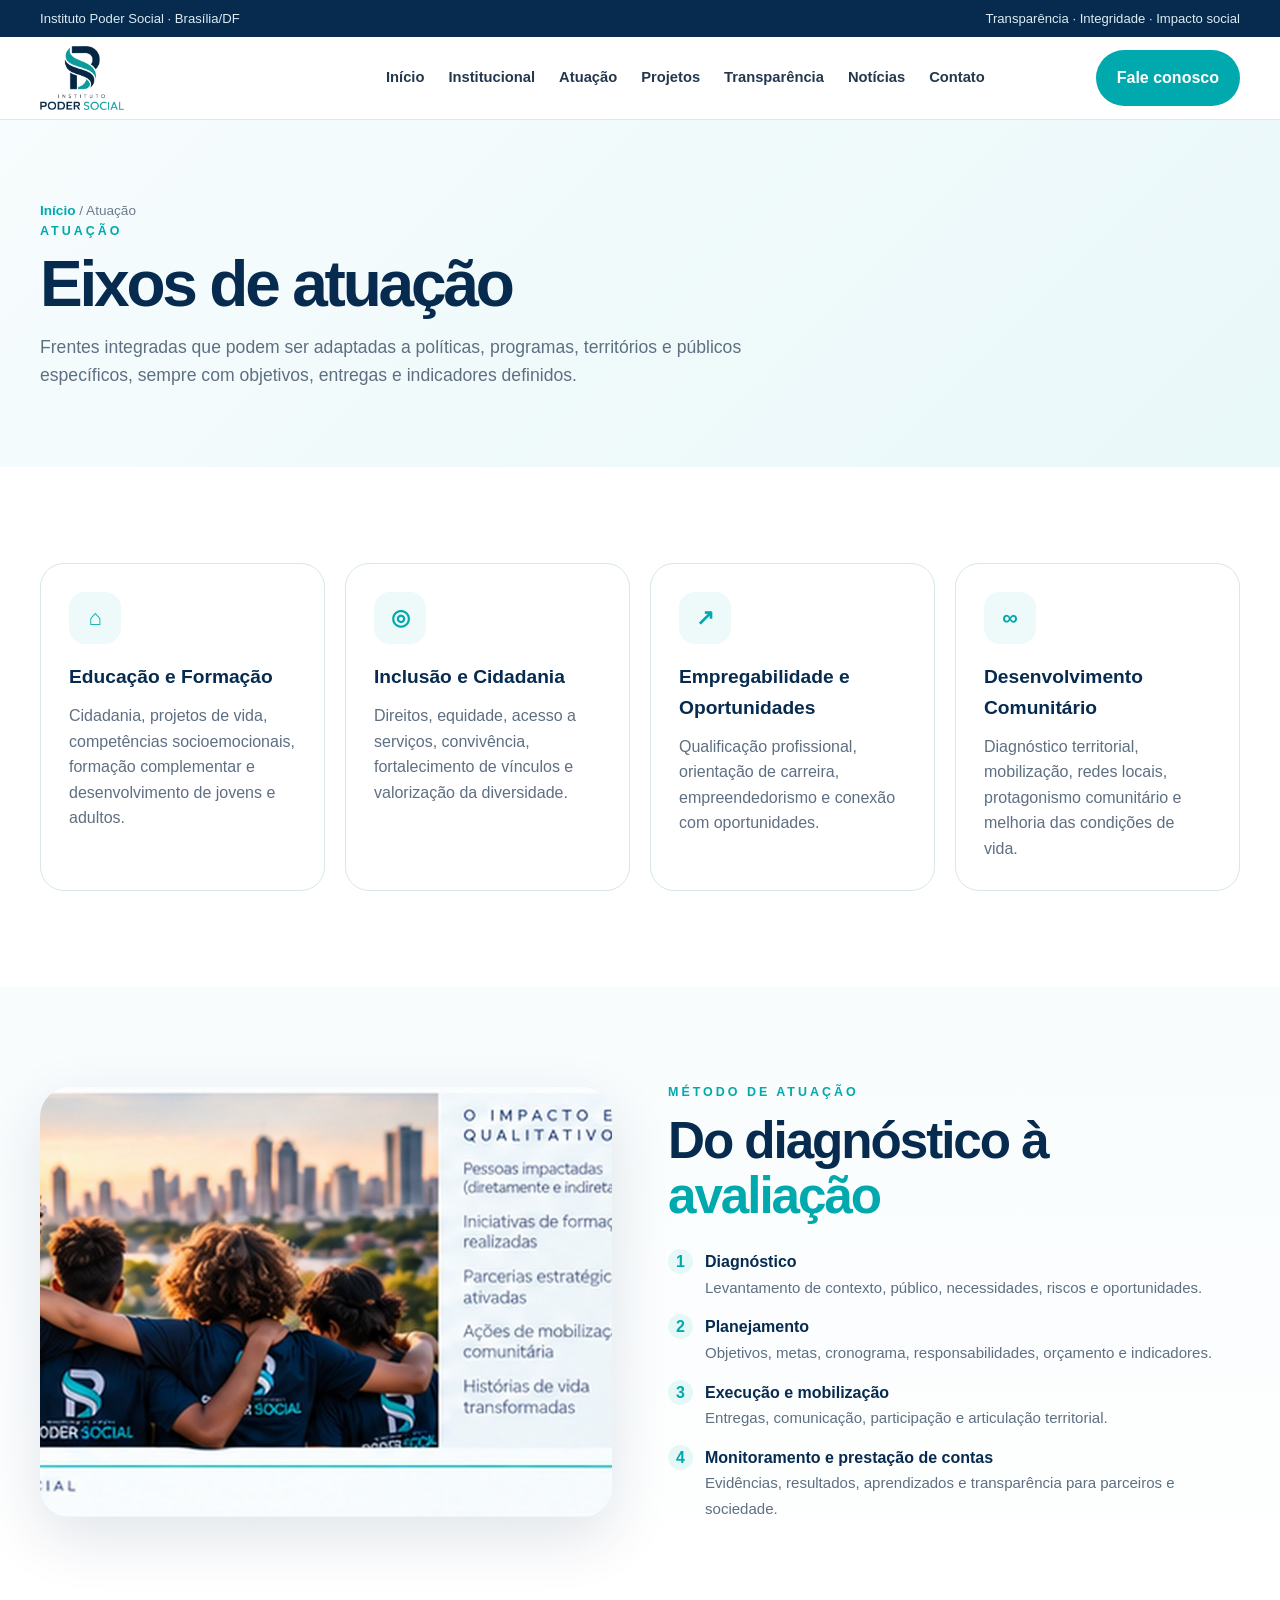
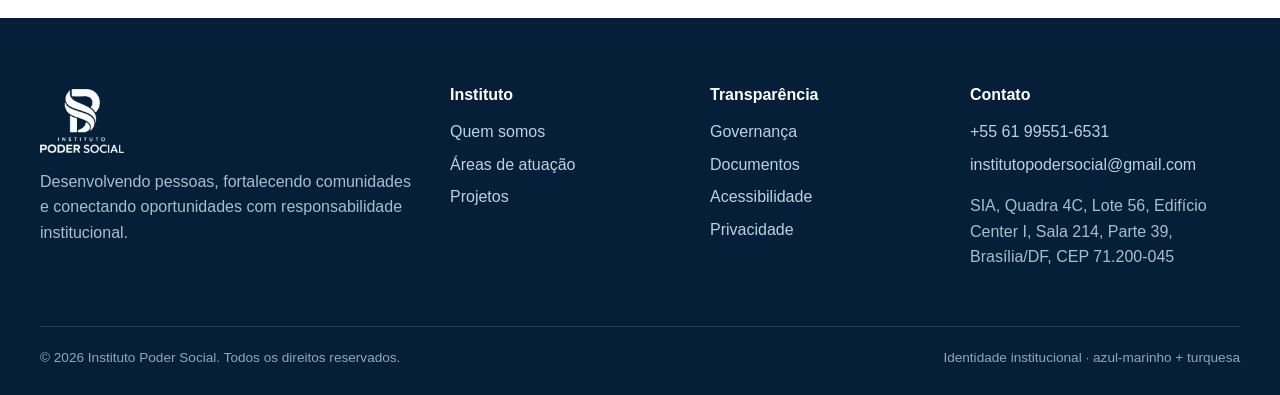
==== atuacao.html @ 304037d6 "Add files via upload" ====
<!doctype html><html lang="pt-BR"><head><meta charset="utf-8"><meta name="viewport" content="width=device-width,initial-scale=1"><meta name="description" content="Instituto Poder Social"><meta name="theme-color" content="#062b4f"><title>Atuação | Instituto Poder Social</title><link rel="stylesheet" href="assets/css/styles.css"></head><body><a class="skip-link" href="#conteudo">Ir para o conteúdo</a>
<div class="topbar"><div class="container"><span>Instituto Poder Social · Brasília/DF</span><span>Transparência · Integridade · Impacto social</span></div></div>
<header class="site-header"><div class="container nav"><a class="brand" href="index.html" aria-label="Instituto Poder Social - início"><img src="assets/img/logo.png" alt="Instituto Poder Social"></a><button class="menu-toggle" aria-label="Abrir menu" aria-expanded="false">☰</button><nav class="menu" aria-label="Navegação principal"><a href="index.html">Início</a><a href="institucional.html">Institucional</a><a href="atuacao.html">Atuação</a><a href="projetos.html">Projetos</a><a href="transparencia.html">Transparência</a><a href="noticias.html">Notícias</a><a href="contato.html">Contato</a></nav><a class="btn primary" href="contato.html">Fale conosco</a></div></header><main id="conteudo"><section class="page-hero"><div class="container"><div class="breadcrumbs"><a href="index.html">Início</a> / Atuação</div><div class="eyebrow">Atuação</div><h1>Eixos de atuação</h1><p>Frentes integradas que podem ser adaptadas a políticas, programas, territórios e públicos específicos, sempre com objetivos, entregas e indicadores definidos.</p></div></section><section class="section"><div class="container grid-4"><div class="card"><div class="icon">⌂</div><h3>Educação e Formação</h3><p>Cidadania, projetos de vida, competências socioemocionais, formação complementar e desenvolvimento de jovens e adultos.</p></div><div class="card"><div class="icon">◎</div><h3>Inclusão e Cidadania</h3><p>Direitos, equidade, acesso a serviços, convivência, fortalecimento de vínculos e valorização da diversidade.</p></div><div class="card"><div class="icon">↗</div><h3>Empregabilidade e Oportunidades</h3><p>Qualificação profissional, orientação de carreira, empreendedorismo e conexão com oportunidades.</p></div><div class="card"><div class="icon">∞</div><h3>Desenvolvimento Comunitário</h3><p>Diagnóstico territorial, mobilização, redes locais, protagonismo comunitário e melhoria das condições de vida.</p></div></div></section><section class="section alt"><div class="container feature"><div class="feature-media"><img src="assets/img/impact.jpg" alt="Ação comunitária"></div><div><div class="eyebrow">Método de atuação</div><h2 class="section-title">Do diagnóstico à <span>avaliação</span></h2><div class="checklist"><div class="check"><b>1</b><div><strong>Diagnóstico</strong><span>Levantamento de contexto, público, necessidades, riscos e oportunidades.</span></div></div><div class="check"><b>2</b><div><strong>Planejamento</strong><span>Objetivos, metas, cronograma, responsabilidades, orçamento e indicadores.</span></div></div><div class="check"><b>3</b><div><strong>Execução e mobilização</strong><span>Entregas, comunicação, participação e articulação territorial.</span></div></div><div class="check"><b>4</b><div><strong>Monitoramento e prestação de contas</strong><span>Evidências, resultados, aprendizados e transparência para parceiros e sociedade.</span></div></div></div></div></div></section></main><footer class="footer"><div class="container"><div class="footer-grid"><div><a class="brand" href="index.html"><img src="assets/img/logo.png" alt="Instituto Poder Social"></a><p>Desenvolvendo pessoas, fortalecendo comunidades e conectando oportunidades com responsabilidade institucional.</p></div><div><h4>Instituto</h4><a href="institucional.html">Quem somos</a><a href="atuacao.html">Áreas de atuação</a><a href="projetos.html">Projetos</a></div><div><h4>Transparência</h4><a href="transparencia.html">Governança</a><a href="transparencia.html#documentos">Documentos</a><a href="acessibilidade.html">Acessibilidade</a><a href="privacidade.html">Privacidade</a></div><div><h4>Contato</h4><a href="tel:+5561995516531">+55 61 99551-6531</a><a href="mailto:institutopodersocial@gmail.com">institutopodersocial@gmail.com</a><p>SIA, Quadra 4C, Lote 56, Edifício Center I, Sala 214, Parte 39, Brasília/DF, CEP 71.200-045</p></div></div><div class="footer-bottom"><span>© <span data-year></span> Instituto Poder Social. Todos os direitos reservados.</span><span>Identidade institucional · azul-marinho + turquesa</span></div></div></footer><script src="assets/js/main.js"></script></body></html>
---- assets/css/styles.css ----
:root{
  --navy:#062b4f;--navy-2:#0b3b66;--teal:#00a9ad;--teal-2:#19c2bf;--ice:#eef9fa;--line:#d7e7ea;--ink:#10233a;--muted:#5e6f82;--white:#fff;--max:1200px;--radius:24px;--shadow:0 20px 60px rgba(8,43,79,.12)
}
*{box-sizing:border-box}html{scroll-behavior:smooth}body{margin:0;font-family:Inter,Arial,Helvetica,sans-serif;color:var(--ink);background:#fff;line-height:1.6}img{max-width:100%;display:block}a{color:inherit;text-decoration:none}button,input,textarea,select{font:inherit}.skip-link{position:absolute;left:-9999px;top:10px}.skip-link:focus{left:10px;z-index:9999;background:#fff;padding:12px 16px;border-radius:10px;box-shadow:var(--shadow)}
.container{width:min(var(--max),calc(100% - 40px));margin:auto}.eyebrow{font-size:.78rem;letter-spacing:.24em;text-transform:uppercase;font-weight:800;color:var(--teal)}.section{padding:96px 0}.section.alt{background:linear-gradient(180deg,#f8fcfd 0%,#fff 100%)}.section-title{font-size:clamp(2rem,4vw,3.6rem);line-height:1.08;letter-spacing:-.04em;margin:10px 0 20px;color:var(--navy)}.section-title span,.accent{color:var(--teal)}.lead{font-size:1.15rem;color:var(--muted);max-width:760px}.btn{display:inline-flex;align-items:center;gap:10px;border-radius:999px;padding:14px 20px;font-weight:800;border:1px solid transparent;transition:.2s}.btn.primary{background:var(--teal);color:#fff}.btn.primary:hover{background:#07989c;transform:translateY(-1px)}.btn.secondary{border-color:#bcd7dc;background:#fff;color:var(--navy)}.btn.secondary:hover{border-color:var(--teal);color:var(--teal)}
.topbar{background:var(--navy);color:#dcecf2;font-size:.82rem}.topbar .container{display:flex;justify-content:space-between;gap:20px;padding:8px 0}.site-header{position:sticky;top:0;z-index:50;background:rgba(255,255,255,.95);backdrop-filter:blur(12px);border-bottom:1px solid rgba(215,231,234,.9)}.nav{height:82px;display:flex;align-items:center;justify-content:space-between;gap:30px}.brand img{width:235px;height:64px;object-fit:contain;object-position:left center}.menu{display:flex;align-items:center;gap:24px;font-size:.92rem;font-weight:700;color:#23374d}.menu a:hover,.menu a.active{color:var(--teal)}.menu-toggle{display:none;border:0;background:#eef7f8;border-radius:12px;padding:10px;cursor:pointer}
.hero{position:relative;overflow:hidden;background:radial-gradient(circle at 86% 12%,#d8fbfb 0%,rgba(216,251,251,0) 35%),linear-gradient(120deg,#fff 0%,#f7fcfd 56%,#eaf8f9 100%)}.hero:before{content:"";position:absolute;width:700px;height:220px;border-radius:50%;background:linear-gradient(90deg,var(--teal),var(--navy));right:-180px;bottom:-130px;transform:rotate(-9deg);opacity:.95}.hero-grid{min-height:680px;display:grid;grid-template-columns:1.08fr .92fr;align-items:center;gap:50px;padding:70px 0 90px}.hero-copy h1{font-size:clamp(3.1rem,6.4vw,5.8rem);line-height:.96;letter-spacing:-.055em;margin:15px 0 24px;color:var(--navy);max-width:760px}.hero-copy h1 span{display:block;color:var(--teal)}.hero-copy p{font-size:1.15rem;color:var(--muted);max-width:660px}.hero-actions{display:flex;gap:12px;flex-wrap:wrap;margin-top:30px}.hero-visual{position:relative;min-height:500px}.hero-card{position:absolute;inset:0 0 0 30px;border-radius:34px;overflow:hidden;box-shadow:var(--shadow);background:#ddd}.hero-card img{width:100%;height:100%;object-fit:cover}.hero-badge{position:absolute;left:-20px;bottom:30px;background:#fff;border:1px solid var(--line);border-radius:20px;padding:18px 20px;box-shadow:var(--shadow);max-width:280px}.hero-badge strong{display:block;color:var(--navy);font-size:1.05rem}.hero-badge span{color:var(--muted);font-size:.9rem}
.trust-strip{border-top:1px solid var(--line);border-bottom:1px solid var(--line);background:#fff}.trust-grid{display:grid;grid-template-columns:repeat(4,1fr)}.trust-item{padding:22px 24px;border-right:1px solid var(--line)}.trust-item:last-child{border-right:0}.trust-item strong{display:block;color:var(--navy);font-size:1rem}.trust-item span{color:var(--muted);font-size:.88rem}
.grid-4{display:grid;grid-template-columns:repeat(4,1fr);gap:20px}.grid-3{display:grid;grid-template-columns:repeat(3,1fr);gap:24px}.card{border:1px solid var(--line);border-radius:var(--radius);background:#fff;padding:28px;transition:.25s;position:relative;overflow:hidden}.card:hover{transform:translateY(-4px);box-shadow:var(--shadow);border-color:#b7dcdf}.icon{width:52px;height:52px;border-radius:16px;display:grid;place-items:center;background:var(--ice);color:var(--teal);font-size:1.35rem;font-weight:900;margin-bottom:18px}.card h3{color:var(--navy);font-size:1.2rem;margin:0 0 10px}.card p{color:var(--muted);margin:0}.card a.more{display:inline-flex;margin-top:18px;color:var(--teal);font-weight:800}
.projects{display:grid;grid-template-columns:repeat(2,1fr);gap:24px}.project{border-radius:28px;overflow:hidden;border:1px solid var(--line);background:#fff}.project img{height:280px;width:100%;object-fit:cover}.project-body{padding:24px}.project-kicker{font-size:.75rem;letter-spacing:.16em;text-transform:uppercase;color:var(--teal);font-weight:900}.project h3{margin:6px 0 10px;color:var(--navy);font-size:1.45rem}.project p{margin:0;color:var(--muted)}
.feature{display:grid;grid-template-columns:1fr 1fr;gap:56px;align-items:center}.feature-media{border-radius:30px;overflow:hidden;box-shadow:var(--shadow)}.feature-media img{width:100%;height:430px;object-fit:cover}.checklist{display:grid;gap:14px;margin-top:26px}.check{display:flex;gap:12px;align-items:flex-start}.check b{width:25px;height:25px;border-radius:50%;background:#e5f8f7;color:var(--teal);display:grid;place-items:center;flex:0 0 auto}.check strong{color:var(--navy);display:block}.check span{color:var(--muted);font-size:.94rem}
.transparency{background:var(--navy);color:#fff;position:relative;overflow:hidden}.transparency:after{content:"";position:absolute;width:520px;height:520px;border:85px solid rgba(0,169,173,.14);border-radius:50%;right:-200px;top:-180px}.transparency .section-title{color:#fff}.transparency .lead{color:#c9d9e5}.doc-grid{display:grid;grid-template-columns:repeat(3,1fr);gap:16px;margin-top:34px;position:relative;z-index:2}.doc{background:rgba(255,255,255,.07);border:1px solid rgba(255,255,255,.15);padding:22px;border-radius:18px}.doc strong{display:block;font-size:1.05rem}.doc span{color:#bdd0df;font-size:.9rem}.doc a{display:inline-flex;margin-top:15px;color:#6ef0e9;font-weight:800}
.cta{background:linear-gradient(135deg,#e9fbfb 0%,#f7ffff 45%,#fff 100%)}.cta-box{display:grid;grid-template-columns:1fr auto;gap:30px;align-items:center;border:1px solid #cce6e8;border-radius:30px;padding:44px;background:#fff;box-shadow:0 18px 60px rgba(0,169,173,.08)}.cta-box h2{margin:0 0 10px;font-size:2rem;color:var(--navy)}.cta-box p{margin:0;color:var(--muted)}
.page-hero{padding:80px 0 60px;background:linear-gradient(135deg,#f7fcfd,#e9f8f9)}.page-hero h1{font-size:clamp(2.6rem,5vw,4.6rem);line-height:1;letter-spacing:-.05em;margin:10px 0 16px;color:var(--navy)}.page-hero p{max-width:750px;color:var(--muted);font-size:1.1rem}.breadcrumbs{font-size:.85rem;color:#6c7c8e}.breadcrumbs a{color:var(--teal);font-weight:700}
.article{max-width:850px;margin:auto}.article h2,.article h3{color:var(--navy)}.article p,.article li{color:#4f6173}.notice{padding:20px;border-radius:18px;background:#f0fbfb;border-left:4px solid var(--teal)}
.contact-grid{display:grid;grid-template-columns:.85fr 1.15fr;gap:50px}.contact-list{display:grid;gap:18px}.contact-item{padding:20px;border:1px solid var(--line);border-radius:18px}.contact-item strong{display:block;color:var(--navy)}.contact-item span,.contact-item a{color:var(--muted)}.form{display:grid;gap:14px}.form label{font-weight:800;color:var(--navy)}.form input,.form textarea,.form select{width:100%;border:1px solid #cbdde1;border-radius:14px;padding:14px 15px;background:#fff}.form input:focus,.form textarea:focus,.form select:focus{outline:3px solid rgba(0,169,173,.18);border-color:var(--teal)}.form textarea{min-height:150px;resize:vertical}
.footer{background:#051f39;color:#d7e5ef;padding:64px 0 26px}.footer-grid{display:grid;grid-template-columns:1.25fr .75fr .75fr .9fr;gap:35px}.footer .brand img{filter:brightness(0) invert(1);opacity:.98}.footer h4{margin:0 0 12px;color:#fff}.footer a{display:block;color:#bfd1de;margin:7px 0}.footer a:hover{color:#61ded9}.footer p{color:#a9becd}.footer-bottom{margin-top:40px;padding-top:20px;border-top:1px solid rgba(255,255,255,.12);display:flex;justify-content:space-between;gap:20px;color:#8ea8ba;font-size:.85rem}
@media(max-width:980px){.menu-toggle{display:block}.menu{position:fixed;inset:112px 20px auto 20px;background:#fff;border:1px solid var(--line);border-radius:20px;box-shadow:var(--shadow);padding:20px;display:none;flex-direction:column;align-items:flex-start}.menu.open{display:flex}.nav .btn{display:none}.hero-grid,.feature,.contact-grid{grid-template-columns:1fr}.hero-visual{min-height:460px}.hero-card{left:0}.grid-4{grid-template-columns:repeat(2,1fr)}.grid-3,.doc-grid{grid-template-columns:1fr 1fr}.projects{grid-template-columns:1fr}.footer-grid{grid-template-columns:1fr 1fr}.trust-grid{grid-template-columns:1fr 1fr}}
@media(max-width:620px){.container{width:min(100% - 28px,var(--max))}.topbar{display:none}.nav{height:72px}.brand img{width:190px}.section{padding:70px 0}.hero-grid{padding:45px 0 75px;min-height:auto}.hero-copy h1{font-size:3.15rem}.hero-visual{min-height:380px}.hero-badge{left:10px;right:10px;bottom:15px}.grid-4,.grid-3,.doc-grid,.trust-grid,.footer-grid{grid-template-columns:1fr}.trust-item{border-right:0;border-bottom:1px solid var(--line)}.project img{height:220px}.cta-box{grid-template-columns:1fr;padding:30px}.footer-bottom{flex-direction:column}.page-hero{padding:58px 0 44px}}
@media(prefers-reduced-motion:reduce){*{scroll-behavior:auto!important;transition:none!important}}
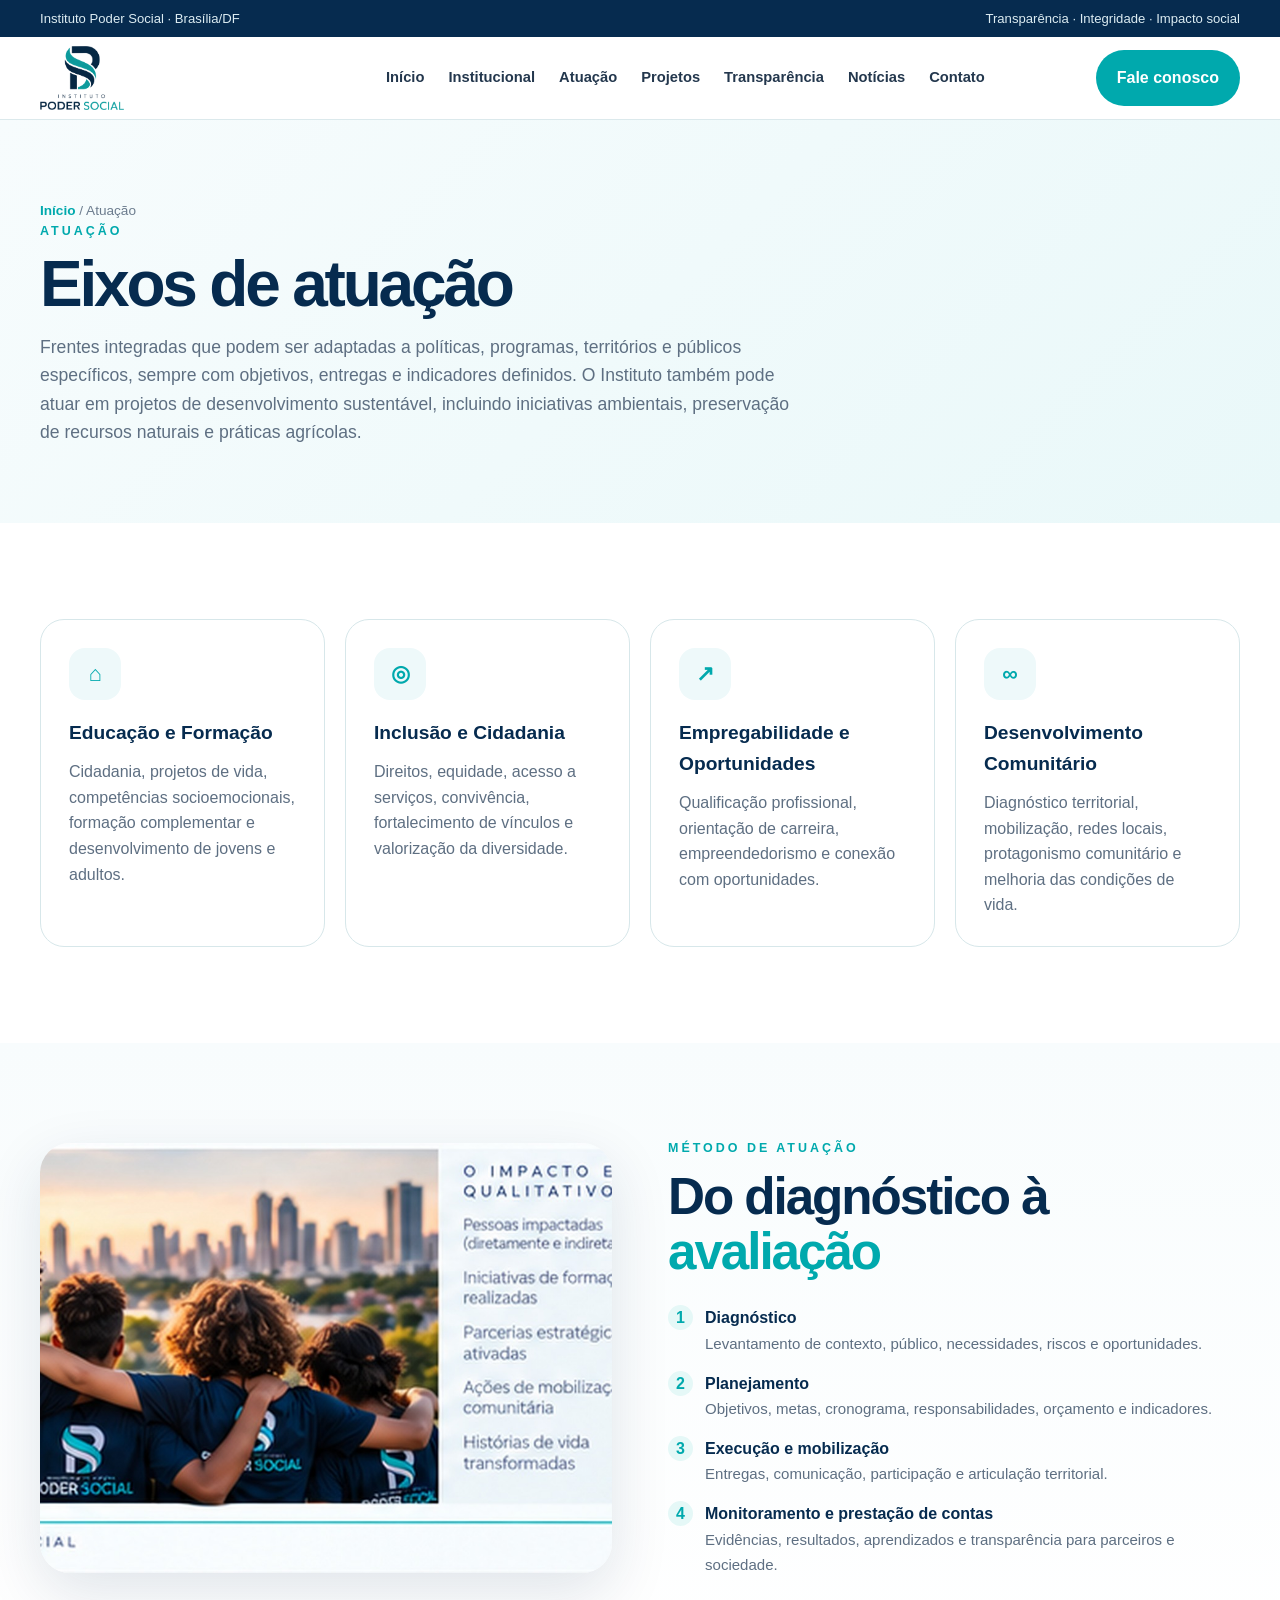
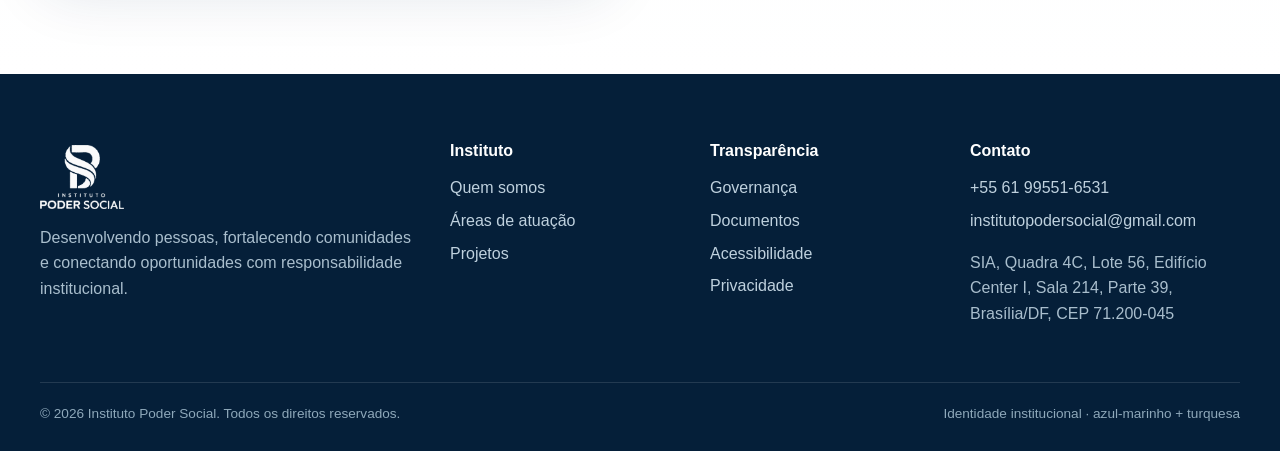
==== commit 7dd1a1ad: "Inclui desenvolvimento sustentável de forma discreta em Atuação" ====
--- a/atuacao.html
+++ b/atuacao.html
@@ -1,3 +1,3 @@
 <!doctype html><html lang="pt-BR"><head><meta charset="utf-8"><meta name="viewport" content="width=device-width,initial-scale=1"><meta name="description" content="Instituto Poder Social"><meta name="theme-color" content="#062b4f"><title>Atuação | Instituto Poder Social</title><link rel="stylesheet" href="assets/css/styles.css"></head><body><a class="skip-link" href="#conteudo">Ir para o conteúdo</a>
 <div class="topbar"><div class="container"><span>Instituto Poder Social · Brasília/DF</span><span>Transparência · Integridade · Impacto social</span></div></div>
-<header class="site-header"><div class="container nav"><a class="brand" href="index.html" aria-label="Instituto Poder Social - início"><img src="assets/img/logo.png" alt="Instituto Poder Social"></a><button class="menu-toggle" aria-label="Abrir menu" aria-expanded="false">☰</button><nav class="menu" aria-label="Navegação principal"><a href="index.html">Início</a><a href="institucional.html">Institucional</a><a href="atuacao.html">Atuação</a><a href="projetos.html">Projetos</a><a href="transparencia.html">Transparência</a><a href="noticias.html">Notícias</a><a href="contato.html">Contato</a></nav><a class="btn primary" href="contato.html">Fale conosco</a></div></header><main id="conteudo"><section class="page-hero"><div class="container"><div class="breadcrumbs"><a href="index.html">Início</a> / Atuação</div><div class="eyebrow">Atuação</div><h1>Eixos de atuação</h1><p>Frentes integradas que podem ser adaptadas a políticas, programas, territórios e públicos específicos, sempre com objetivos, entregas e indicadores definidos.</p></div></section><section class="section"><div class="container grid-4"><div class="card"><div class="icon">⌂</div><h3>Educação e Formação</h3><p>Cidadania, projetos de vida, competências socioemocionais, formação complementar e desenvolvimento de jovens e adultos.</p></div><div class="card"><div class="icon">◎</div><h3>Inclusão e Cidadania</h3><p>Direitos, equidade, acesso a serviços, convivência, fortalecimento de vínculos e valorização da diversidade.</p></div><div class="card"><div class="icon">↗</div><h3>Empregabilidade e Oportunidades</h3><p>Qualificação profissional, orientação de carreira, empreendedorismo e conexão com oportunidades.</p></div><div class="card"><div class="icon">∞</div><h3>Desenvolvimento Comunitário</h3><p>Diagnóstico territorial, mobilização, redes locais, protagonismo comunitário e melhoria das condições de vida.</p></div></div></section><section class="section alt"><div class="container feature"><div class="feature-media"><img src="assets/img/impact.jpg" alt="Ação comunitária"></div><div><div class="eyebrow">Método de atuação</div><h2 class="section-title">Do diagnóstico à <span>avaliação</span></h2><div class="checklist"><div class="check"><b>1</b><div><strong>Diagnóstico</strong><span>Levantamento de contexto, público, necessidades, riscos e oportunidades.</span></div></div><div class="check"><b>2</b><div><strong>Planejamento</strong><span>Objetivos, metas, cronograma, responsabilidades, orçamento e indicadores.</span></div></div><div class="check"><b>3</b><div><strong>Execução e mobilização</strong><span>Entregas, comunicação, participação e articulação territorial.</span></div></div><div class="check"><b>4</b><div><strong>Monitoramento e prestação de contas</strong><span>Evidências, resultados, aprendizados e transparência para parceiros e sociedade.</span></div></div></div></div></div></section></main><footer class="footer"><div class="container"><div class="footer-grid"><div><a class="brand" href="index.html"><img src="assets/img/logo.png" alt="Instituto Poder Social"></a><p>Desenvolvendo pessoas, fortalecendo comunidades e conectando oportunidades com responsabilidade institucional.</p></div><div><h4>Instituto</h4><a href="institucional.html">Quem somos</a><a href="atuacao.html">Áreas de atuação</a><a href="projetos.html">Projetos</a></div><div><h4>Transparência</h4><a href="transparencia.html">Governança</a><a href="transparencia.html#documentos">Documentos</a><a href="acessibilidade.html">Acessibilidade</a><a href="privacidade.html">Privacidade</a></div><div><h4>Contato</h4><a href="tel:+5561995516531">+55 61 99551-6531</a><a href="mailto:institutopodersocial@gmail.com">institutopodersocial@gmail.com</a><p>SIA, Quadra 4C, Lote 56, Edifício Center I, Sala 214, Parte 39, Brasília/DF, CEP 71.200-045</p></div></div><div class="footer-bottom"><span>© <span data-year></span> Instituto Poder Social. Todos os direitos reservados.</span><span>Identidade institucional · azul-marinho + turquesa</span></div></div></footer><script src="assets/js/main.js"></script></body></html>+<header class="site-header"><div class="container nav"><a class="brand" href="index.html" aria-label="Instituto Poder Social - início"><img src="assets/img/logo.png" alt="Instituto Poder Social"></a><button class="menu-toggle" aria-label="Abrir menu" aria-expanded="false">☰</button><nav class="menu" aria-label="Navegação principal"><a href="index.html">Início</a><a href="institucional.html">Institucional</a><a href="atuacao.html">Atuação</a><a href="projetos.html">Projetos</a><a href="transparencia.html">Transparência</a><a href="noticias.html">Notícias</a><a href="contato.html">Contato</a></nav><a class="btn primary" href="contato.html">Fale conosco</a></div></header><main id="conteudo"><section class="page-hero"><div class="container"><div class="breadcrumbs"><a href="index.html">Início</a> / Atuação</div><div class="eyebrow">Atuação</div><h1>Eixos de atuação</h1><p>Frentes integradas que podem ser adaptadas a políticas, programas, territórios e públicos específicos, sempre com objetivos, entregas e indicadores definidos. O Instituto também pode atuar em projetos de desenvolvimento sustentável, incluindo iniciativas ambientais, preservação de recursos naturais e práticas agrícolas.</p></div></section><section class="section"><div class="container grid-4"><div class="card"><div class="icon">⌂</div><h3>Educação e Formação</h3><p>Cidadania, projetos de vida, competências socioemocionais, formação complementar e desenvolvimento de jovens e adultos.</p></div><div class="card"><div class="icon">◎</div><h3>Inclusão e Cidadania</h3><p>Direitos, equidade, acesso a serviços, convivência, fortalecimento de vínculos e valorização da diversidade.</p></div><div class="card"><div class="icon">↗</div><h3>Empregabilidade e Oportunidades</h3><p>Qualificação profissional, orientação de carreira, empreendedorismo e conexão com oportunidades.</p></div><div class="card"><div class="icon">∞</div><h3>Desenvolvimento Comunitário</h3><p>Diagnóstico territorial, mobilização, redes locais, protagonismo comunitário e melhoria das condições de vida.</p></div></div></section><section class="section alt"><div class="container feature"><div class="feature-media"><img src="assets/img/impact.jpg" alt="Ação comunitária"></div><div><div class="eyebrow">Método de atuação</div><h2 class="section-title">Do diagnóstico à <span>avaliação</span></h2><div class="checklist"><div class="check"><b>1</b><div><strong>Diagnóstico</strong><span>Levantamento de contexto, público, necessidades, riscos e oportunidades.</span></div></div><div class="check"><b>2</b><div><strong>Planejamento</strong><span>Objetivos, metas, cronograma, responsabilidades, orçamento e indicadores.</span></div></div><div class="check"><b>3</b><div><strong>Execução e mobilização</strong><span>Entregas, comunicação, participação e articulação territorial.</span></div></div><div class="check"><b>4</b><div><strong>Monitoramento e prestação de contas</strong><span>Evidências, resultados, aprendizados e transparência para parceiros e sociedade.</span></div></div></div></div></div></section></main><footer class="footer"><div class="container"><div class="footer-grid"><div><a class="brand" href="index.html"><img src="assets/img/logo.png" alt="Instituto Poder Social"></a><p>Desenvolvendo pessoas, fortalecendo comunidades e conectando oportunidades com responsabilidade institucional.</p></div><div><h4>Instituto</h4><a href="institucional.html">Quem somos</a><a href="atuacao.html">Áreas de atuação</a><a href="projetos.html">Projetos</a></div><div><h4>Transparência</h4><a href="transparencia.html">Governança</a><a href="transparencia.html#documentos">Documentos</a><a href="acessibilidade.html">Acessibilidade</a><a href="privacidade.html">Privacidade</a></div><div><h4>Contato</h4><a href="tel:+5561995516531">+55 61 99551-6531</a><a href="mailto:institutopodersocial@gmail.com">institutopodersocial@gmail.com</a><p>SIA, Quadra 4C, Lote 56, Edifício Center I, Sala 214, Parte 39, Brasília/DF, CEP 71.200-045</p></div></div><div class="footer-bottom"><span>© <span data-year></span> Instituto Poder Social. Todos os direitos reservados.</span><span>Identidade institucional · azul-marinho + turquesa</span></div></div></footer><script src="assets/js/main.js"></script></body></html>
